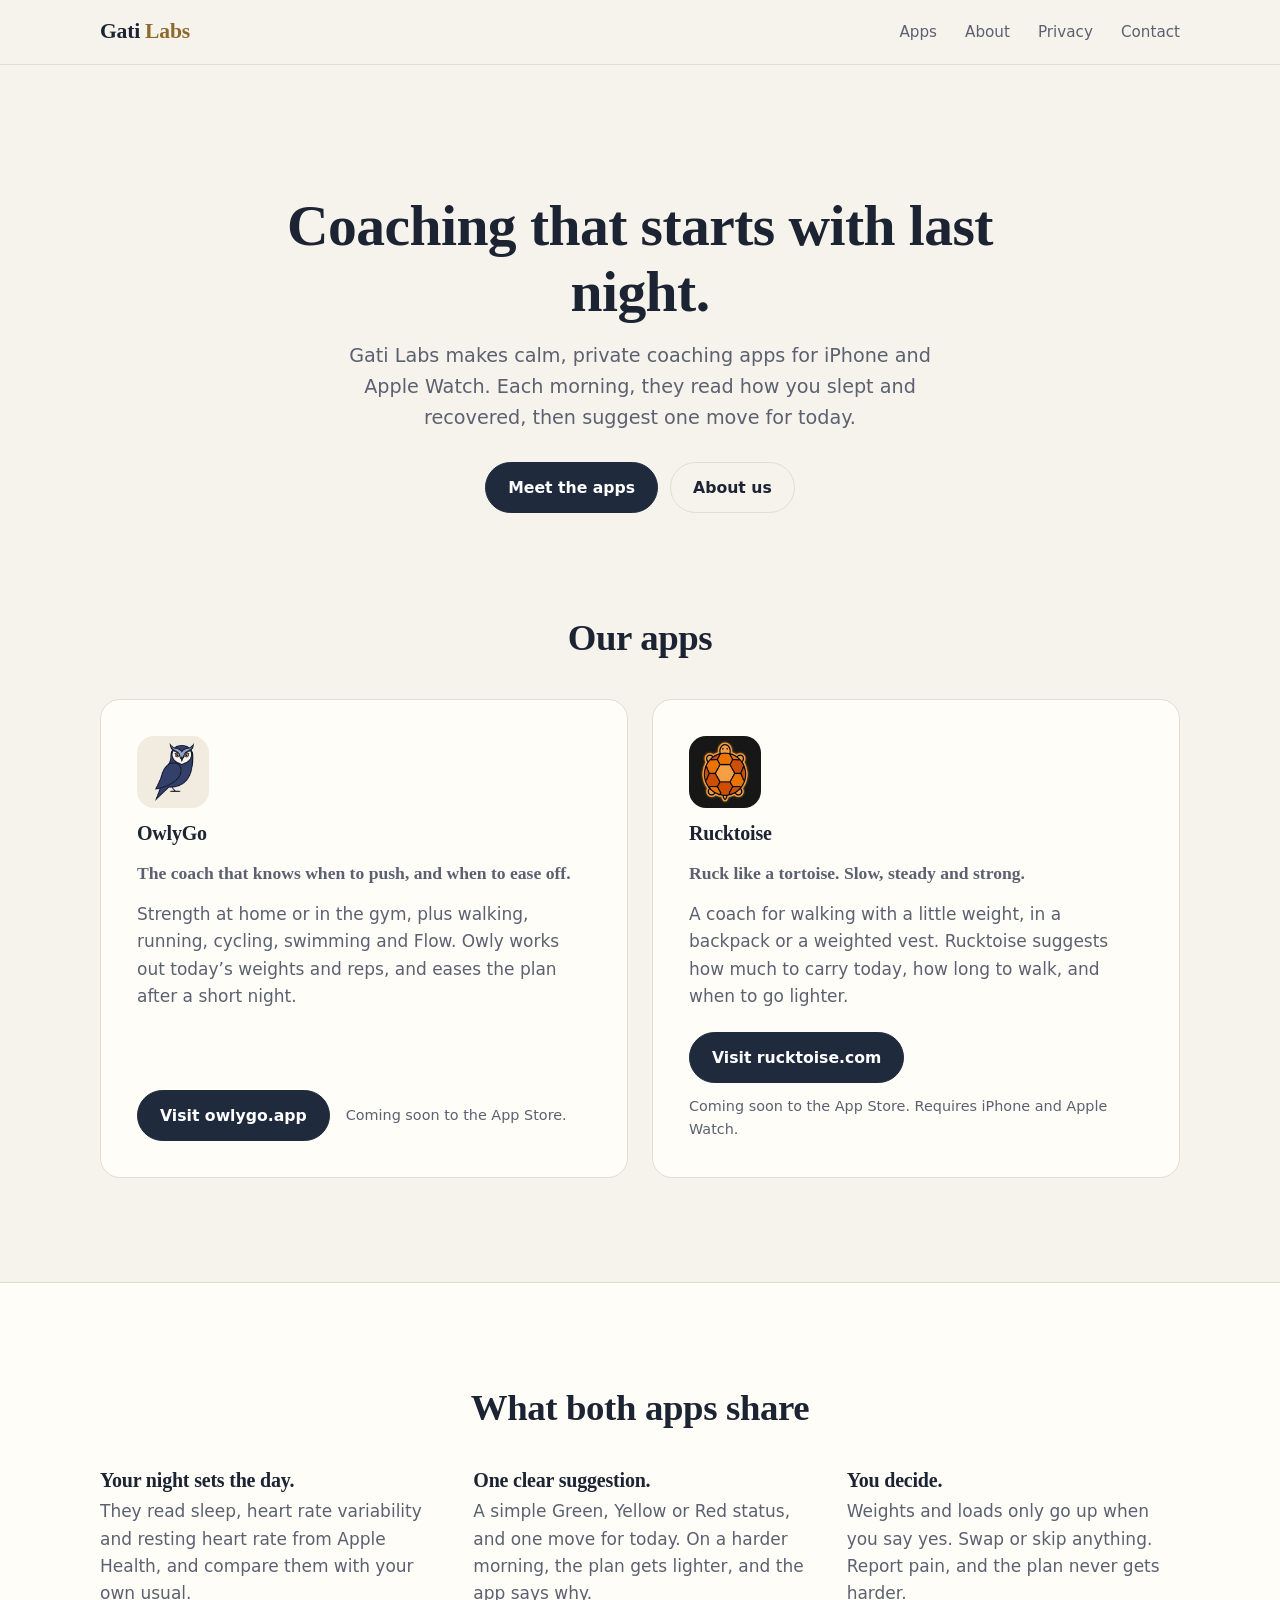
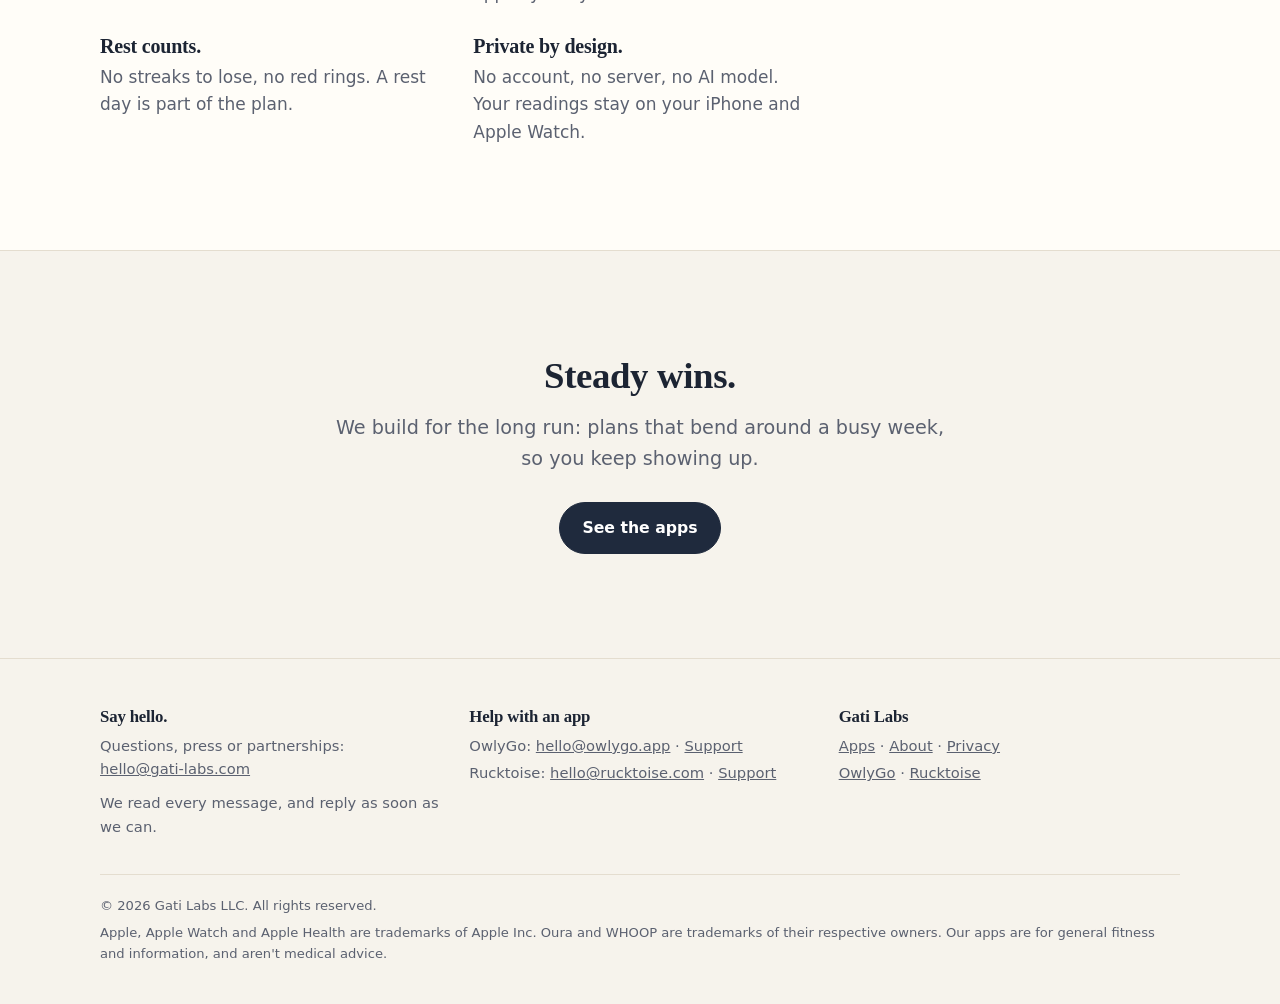
==== index.html @ 876c9e33 "Add the Gati Labs website: home, apps, about and privacy Plain HTML and one stylesheet, no cookies, " ====
<!doctype html>
<html lang="en">
<head>
<meta charset="utf-8">
<meta name="viewport" content="width=device-width, initial-scale=1">
<title>Gati Labs: calm coaching apps for iPhone and Apple Watch</title>
<meta name="description" content="Gati Labs makes OwlyGo and Rucktoise, private coaching apps that read last night's recovery and suggest one move for today.">
<meta property="og:title" content="Gati Labs: calm coaching apps for iPhone and Apple Watch">
<meta property="og:description" content="Gati Labs makes OwlyGo and Rucktoise, private coaching apps that read last night's recovery and suggest one move for today.">
<meta name="color-scheme" content="light dark">
<link rel="icon" href="assets/favicon.svg" type="image/svg+xml">
<link rel="stylesheet" href="style.css">
</head>
<body>
<header>
  <div class="wrap">
    <a class="wordmark" href="./">Gati <span>Labs</span></a>
    <nav aria-label="Main"><a href="apps.html">Apps</a><a href="about.html">About</a><a href="privacy.html">Privacy</a><a href="#contact">Contact</a></nav>
  </div>
</header>
<main>
<section class="hero center">
  <div class="wrap stack">
    <h1>Coaching that starts with last night.</h1>
    <p class="lede">Gati Labs makes calm, private coaching apps for iPhone and Apple Watch. Each morning, they read how you slept and recovered, then suggest one move for today.</p>
    <div class="buttons"><a class="btn primary" href="apps.html">Meet the apps</a><a class="btn quiet" href="about.html">About us</a></div>
  </div>
</section>
<section style="padding-top:0">
  <div class="wrap">
    <h2 class="center">Our apps</h2>
    <div class="apps">
<article class="app">
  <img src="assets/owlygo.png" alt="OwlyGo app icon" width="72" height="72">
  <h3>OwlyGo</h3>
  <p class="tag">The coach that knows when to push, and when to ease off.</p>
  <p>Strength at home or in the gym, plus walking, running, cycling, swimming and Flow. Owly works out today’s weights and reps, and eases the plan after a short night.</p>
  <div class="more"><a class="btn primary" href="https://owlygo.app">Visit owlygo.app</a><span class="note">Coming soon to the App Store.</span></div>
</article>
<article class="app">
  <img src="assets/rucktoise.png" alt="Rucktoise app icon" width="72" height="72">
  <h3>Rucktoise</h3>
  <p class="tag">Ruck like a tortoise. Slow, steady and strong.</p>
  <p>A coach for walking with a little weight, in a backpack or a weighted vest. Rucktoise suggests how much to carry today, how long to walk, and when to go lighter.</p>
  <div class="more"><a class="btn primary" href="https://rucktoise.com">Visit rucktoise.com</a><span class="note">Coming soon to the App Store. Requires iPhone and Apple Watch.</span></div>
</article>
    </div>
  </div>
</section>
<section class="band">
  <div class="wrap">
    <h2 class="center">What both apps share</h2>
    <div class="grid">
      <div><h3>Your night sets the day.</h3><p>They read sleep, heart rate variability and resting heart rate from Apple Health, and compare them with your own usual.</p></div>
      <div><h3>One clear suggestion.</h3><p>A simple Green, Yellow or Red status, and one move for today. On a harder morning, the plan gets lighter, and the app says why.</p></div>
      <div><h3>You decide.</h3><p>Weights and loads only go up when you say yes. Swap or skip anything. Report pain, and the plan never gets harder.</p></div>
      <div><h3>Rest counts.</h3><p>No streaks to lose, no red rings. A rest day is part of the plan.</p></div>
      <div><h3>Private by design.</h3><p>No account, no server, no AI model. Your readings stay on your iPhone and Apple Watch.</p></div>
    </div>
  </div>
</section>
<section class="center">
  <div class="wrap stack">
    <h2>Steady wins.</h2>
    <p class="lede">We build for the long run: plans that bend around a busy week, so you keep showing up.</p>
    <div class="buttons"><a class="btn primary" href="apps.html">See the apps</a></div>
  </div>
</section>
</main>
<footer id="contact">
  <div class="wrap">
    <div class="cols">
      <div>
        <h3>Say hello.</h3>
        <p>Questions, press or partnerships:<br><a href="mailto:hello@gati-labs.com">hello@gati-labs.com</a></p>
        <p style="margin-top:10px">We read every message, and reply as soon as we can.</p>
      </div>
      <div>
        <h3>Help with an app</h3>
        <ul>
          <li>OwlyGo: <a href="mailto:hello@owlygo.app">hello@owlygo.app</a> · <a href="https://owlygo.app/support.html">Support</a></li>
          <li>Rucktoise: <a href="mailto:hello@rucktoise.com">hello@rucktoise.com</a> · <a href="https://rucktoise.com/support.html">Support</a></li>
        </ul>
      </div>
      <div>
        <h3>Gati Labs</h3>
        <ul>
          <li><a href="apps.html">Apps</a> · <a href="about.html">About</a> · <a href="privacy.html">Privacy</a></li>
          <li><a href="https://owlygo.app">OwlyGo</a> · <a href="https://rucktoise.com">Rucktoise</a></li>
        </ul>
      </div>
    </div>
    <div class="legal">
      <p>© 2026 Gati Labs LLC. All rights reserved.</p>
      <p>Apple, Apple Watch and Apple Health are trademarks of Apple Inc. Oura and WHOOP are trademarks of their respective owners. Our apps are for general fitness and information, and aren't medical advice.</p>
    </div>
  </div>
</footer>
</body>
</html>
---- style.css ----
:root {
  --bg: #F6F3EC;
  --card: #FFFDF8;
  --ink: #1C2433;
  --muted: #5B6170;
  --accent: #1F2A3D;
  --accent-ink: #FFFFFF;
  --gold: #8C6A2C;
  --line: #E4DDCF;
  --radius: 20px;
  --serif: "Iowan Old Style", "Palatino Linotype", Palatino, Georgia, serif;
  --sans: -apple-system, BlinkMacSystemFont, "Segoe UI", system-ui, sans-serif;
}
@media (prefers-color-scheme: dark) {
  :root {
    --bg: #12161F;
    --card: #1A202C;
    --ink: #ECE8DF;
    --muted: #A4A9B5;
    --accent: #D9C08A;
    --accent-ink: #12161F;
    --gold: #D9C08A;
    --line: #2A3140;
  }
}
* { box-sizing: border-box; }
html { scroll-behavior: smooth; }
body { margin: 0; background: var(--bg); color: var(--ink); font: 400 17px/1.6 var(--sans); -webkit-font-smoothing: antialiased; }
a { color: inherit; }
img { display: block; max-width: 100%; }
h1, h2, h3 { font-family: var(--serif); font-weight: 600; line-height: 1.15; letter-spacing: -0.01em; margin: 0; }
h1 { font-size: clamp(2.2rem, 6vw, 3.6rem); }
h2 { font-size: clamp(1.6rem, 3.6vw, 2.3rem); }
h3 { font-size: 1.25rem; }
p { margin: 0; }
.wrap { width: min(1080px, 100% - 32px); margin-inline: auto; }
section { padding: clamp(56px, 9vw, 104px) 0; }
.lede { font-size: clamp(1.05rem, 1.8vw, 1.2rem); color: var(--muted); max-width: 620px; }
.center { text-align: center; }
.center .lede { margin-inline: auto; }
.stack > * + * { margin-top: 16px; }

/* Header */
header { border-bottom: 1px solid var(--line); }
header .wrap { display: flex; align-items: center; justify-content: space-between; gap: 16px; min-height: 64px; flex-wrap: wrap; padding: 10px 0; }
.wordmark { font: 600 1.35rem/1 var(--serif); text-decoration: none; letter-spacing: -0.01em; }
.wordmark span { color: var(--gold); }
header nav { display: flex; gap: clamp(14px, 3vw, 28px); font-size: .95rem; }
header nav a { text-decoration: none; color: var(--muted); }
header nav a:hover, header nav a[aria-current="page"] { color: var(--ink); }

/* Buttons */
.buttons { display: flex; gap: 12px; flex-wrap: wrap; margin-top: 28px; }
.center .buttons { justify-content: center; }
.btn { display: inline-block; padding: 12px 22px; border-radius: 999px; font-weight: 600; font-size: .98rem; text-decoration: none; border: 1px solid var(--accent); }
.btn.primary { background: var(--accent); color: var(--accent-ink); }
.btn.quiet { color: var(--ink); border-color: var(--line); }
.btn:hover { opacity: .9; }

/* Hero */
.hero { padding-top: clamp(64px, 11vw, 128px); }
.hero h1 { max-width: 760px; margin-inline: auto; }

/* Apps */
.apps { display: grid; grid-template-columns: repeat(auto-fit, minmax(300px, 1fr)); gap: 24px; margin-top: 40px; }
.app { background: var(--card); border: 1px solid var(--line); border-radius: var(--radius); padding: clamp(24px, 4vw, 36px); display: flex; flex-direction: column; gap: 14px; }
.app img { width: 72px; height: 72px; border-radius: 17px; }
.app .tag { font-family: var(--serif); font-size: 1.1rem; font-weight: 600; }
.app p { color: var(--muted); }
.app ul { margin: 0; padding-left: 1.1em; color: var(--muted); }
.app li + li { margin-top: 8px; }
.app li strong { color: var(--ink); }
.app .more { margin-top: auto; padding-top: 8px; display: flex; flex-wrap: wrap; align-items: center; gap: 12px 16px; }
.note { font-size: .9rem; color: var(--muted); }

/* Principles */
.grid { display: grid; grid-template-columns: repeat(auto-fit, minmax(280px, 1fr)); gap: 28px 40px; margin-top: 40px; }
.grid h3 { margin-bottom: 6px; }
.grid p { color: var(--muted); }
.band { background: var(--card); border-block: 1px solid var(--line); }

/* Prose pages */
.prose { max-width: 680px; }
.prose h2 { margin-top: 48px; margin-bottom: 12px; font-size: 1.6rem; }
.prose p + p { margin-top: 14px; }
.prose ul { padding-left: 1.2em; }
.prose li + li { margin-top: 8px; }
.prose p, .prose li { color: var(--muted); }
.prose strong { color: var(--ink); }

/* Footer */
footer { border-top: 1px solid var(--line); padding: 48px 0 40px; font-size: .92rem; color: var(--muted); }
footer .cols { display: grid; grid-template-columns: repeat(auto-fit, minmax(220px, 1fr)); gap: 28px; }
footer h3 { font-size: 1.05rem; color: var(--ink); margin-bottom: 8px; }
footer ul { list-style: none; margin: 0; padding: 0; }
footer li + li { margin-top: 4px; }
footer .legal { margin-top: 36px; padding-top: 20px; border-top: 1px solid var(--line); font-size: .82rem; }
footer .legal p + p { margin-top: 6px; }
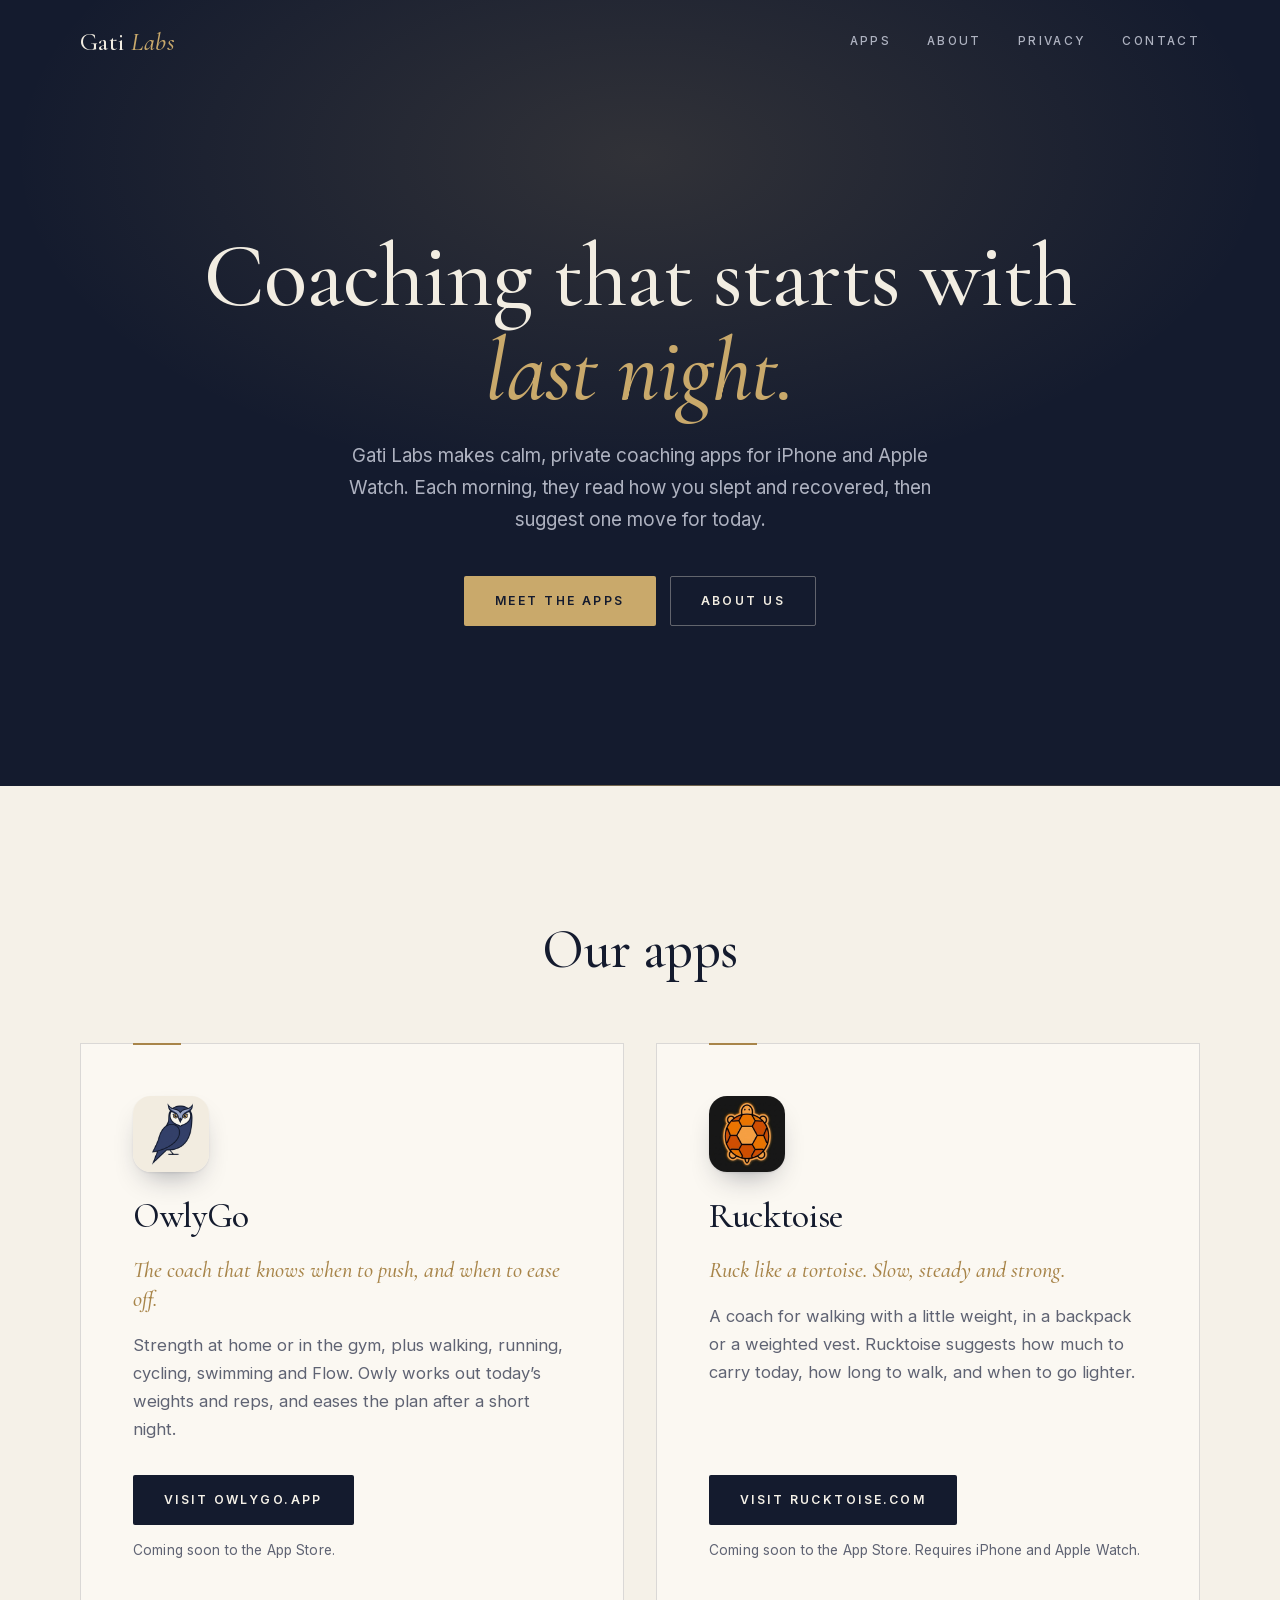
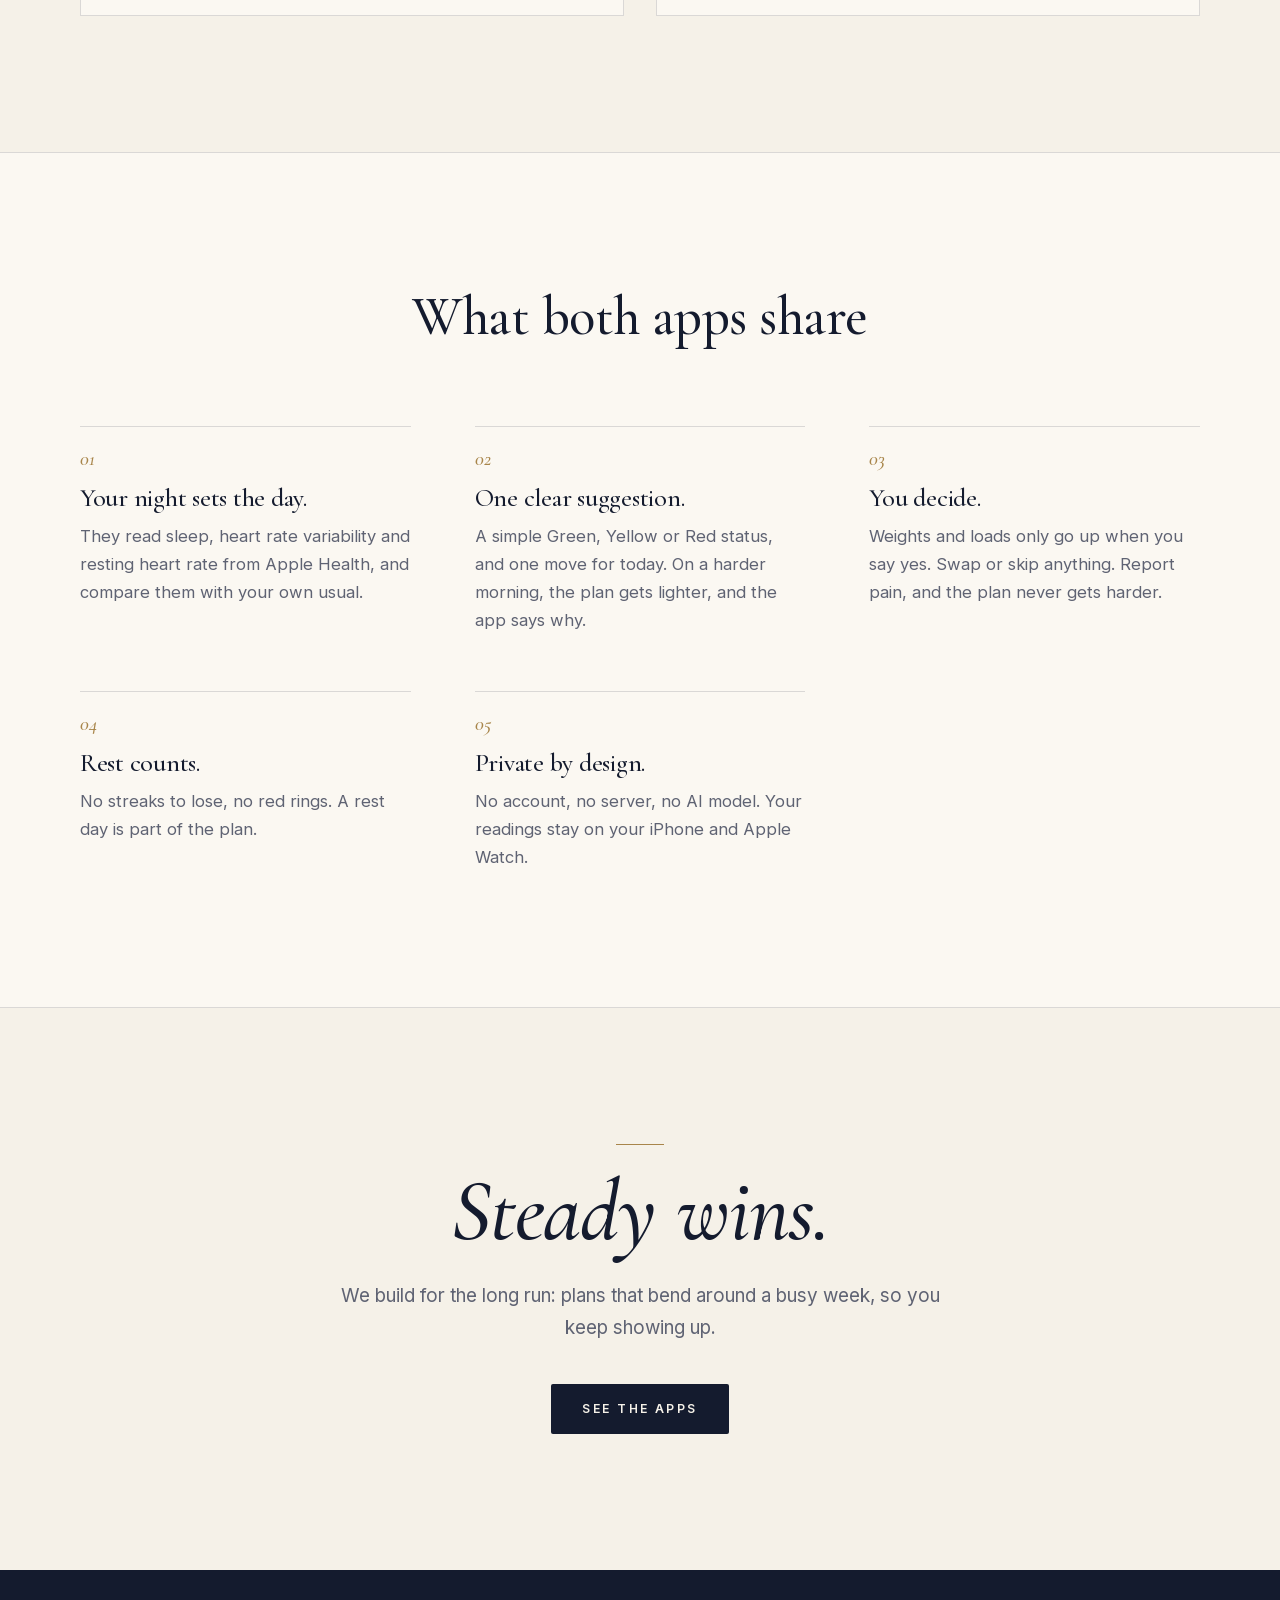
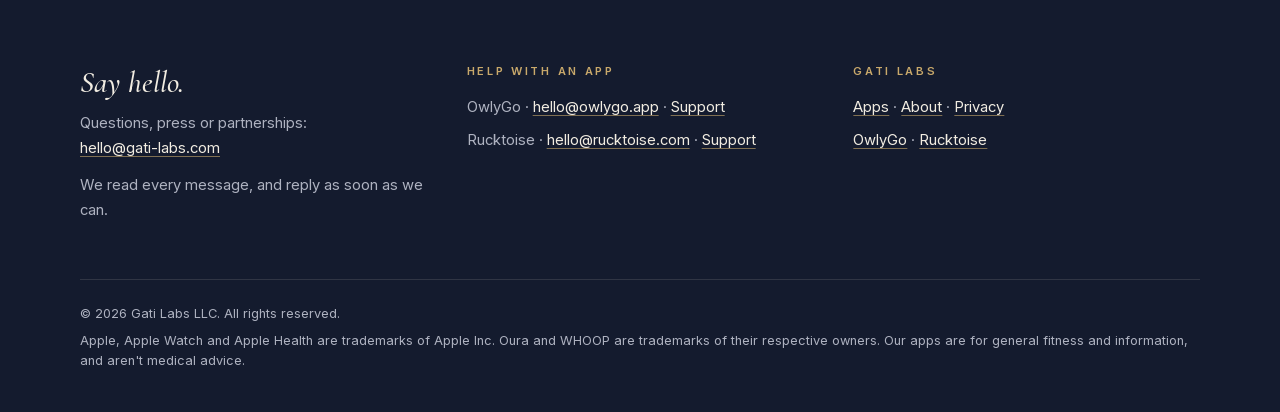
==== commit 3df4ced1: "Give the site a premium polish: midnight and gold, refined type Dark midnight hero with a soft gold " ====
--- a/index.html
+++ b/index.html
@@ -7,8 +7,10 @@
 <meta name="description" content="Gati Labs makes OwlyGo and Rucktoise, private coaching apps that read last night's recovery and suggest one move for today.">
 <meta property="og:title" content="Gati Labs: calm coaching apps for iPhone and Apple Watch">
 <meta property="og:description" content="Gati Labs makes OwlyGo and Rucktoise, private coaching apps that read last night's recovery and suggest one move for today.">
-<meta name="color-scheme" content="light dark">
+<meta name="theme-color" content="#141B2E">
 <link rel="icon" href="assets/favicon.svg" type="image/svg+xml">
+<link rel="preload" href="assets/fonts/CormorantGaramond.woff2" as="font" type="font/woff2" crossorigin>
+<link rel="preload" href="assets/fonts/Inter.woff2" as="font" type="font/woff2" crossorigin>
 <link rel="stylesheet" href="style.css">
 </head>
 <body>
@@ -21,35 +23,35 @@
 <main>
 <section class="hero center">
   <div class="wrap stack">
-    <h1>Coaching that starts with last night.</h1>
+    <h1>Coaching that starts with <em>last night.</em></h1>
     <p class="lede">Gati Labs makes calm, private coaching apps for iPhone and Apple Watch. Each morning, they read how you slept and recovered, then suggest one move for today.</p>
-    <div class="buttons"><a class="btn primary" href="apps.html">Meet the apps</a><a class="btn quiet" href="about.html">About us</a></div>
+    <div class="buttons"><a class="btn gold" href="apps.html">Meet the apps</a><a class="btn line" href="about.html">About us</a></div>
   </div>
 </section>
-<section style="padding-top:0">
+<section>
   <div class="wrap">
-    <h2 class="center">Our apps</h2>
+    <div class="center stack"><h2>Our apps</h2></div>
     <div class="apps">
 <article class="app">
-  <img src="assets/owlygo.png" alt="OwlyGo app icon" width="72" height="72">
+  <img src="assets/owlygo.png" alt="OwlyGo app icon" width="76" height="76">
   <h3>OwlyGo</h3>
   <p class="tag">The coach that knows when to push, and when to ease off.</p>
   <p>Strength at home or in the gym, plus walking, running, cycling, swimming and Flow. Owly works out today’s weights and reps, and eases the plan after a short night.</p>
-  <div class="more"><a class="btn primary" href="https://owlygo.app">Visit owlygo.app</a><span class="note">Coming soon to the App Store.</span></div>
+  <div class="more"><a class="btn ink" href="https://owlygo.app">Visit owlygo.app</a><span class="note">Coming soon to the App Store.</span></div>
 </article>
 <article class="app">
-  <img src="assets/rucktoise.png" alt="Rucktoise app icon" width="72" height="72">
+  <img src="assets/rucktoise.png" alt="Rucktoise app icon" width="76" height="76">
   <h3>Rucktoise</h3>
   <p class="tag">Ruck like a tortoise. Slow, steady and strong.</p>
   <p>A coach for walking with a little weight, in a backpack or a weighted vest. Rucktoise suggests how much to carry today, how long to walk, and when to go lighter.</p>
-  <div class="more"><a class="btn primary" href="https://rucktoise.com">Visit rucktoise.com</a><span class="note">Coming soon to the App Store. Requires iPhone and Apple Watch.</span></div>
+  <div class="more"><a class="btn ink" href="https://rucktoise.com">Visit rucktoise.com</a><span class="note">Coming soon to the App Store. Requires iPhone and Apple Watch.</span></div>
 </article>
     </div>
   </div>
 </section>
-<section class="band">
+<section class="principles">
   <div class="wrap">
-    <h2 class="center">What both apps share</h2>
+    <div class="center"><h2>What both apps share</h2></div>
     <div class="grid">
       <div><h3>Your night sets the day.</h3><p>They read sleep, heart rate variability and resting heart rate from Apple Health, and compare them with your own usual.</p></div>
       <div><h3>One clear suggestion.</h3><p>A simple Green, Yellow or Red status, and one move for today. On a harder morning, the plan gets lighter, and the app says why.</p></div>
@@ -59,27 +61,28 @@
     </div>
   </div>
 </section>
-<section class="center">
+<section class="closing center">
   <div class="wrap stack">
+    <hr class="rule">
     <h2>Steady wins.</h2>
     <p class="lede">We build for the long run: plans that bend around a busy week, so you keep showing up.</p>
-    <div class="buttons"><a class="btn primary" href="apps.html">See the apps</a></div>
+    <div class="buttons"><a class="btn ink" href="apps.html">See the apps</a></div>
   </div>
 </section>
 </main>
 <footer id="contact">
   <div class="wrap">
-    <div class="cols">
+    <div class="top">
       <div>
-        <h3>Say hello.</h3>
+        <p class="say">Say hello.</p>
         <p>Questions, press or partnerships:<br><a href="mailto:hello@gati-labs.com">hello@gati-labs.com</a></p>
-        <p style="margin-top:10px">We read every message, and reply as soon as we can.</p>
+        <p style="margin-top:12px">We read every message, and reply as soon as we can.</p>
       </div>
       <div>
         <h3>Help with an app</h3>
         <ul>
-          <li>OwlyGo: <a href="mailto:hello@owlygo.app">hello@owlygo.app</a> · <a href="https://owlygo.app/support.html">Support</a></li>
-          <li>Rucktoise: <a href="mailto:hello@rucktoise.com">hello@rucktoise.com</a> · <a href="https://rucktoise.com/support.html">Support</a></li>
+          <li>OwlyGo · <a href="mailto:hello@owlygo.app">hello@owlygo.app</a> · <a href="https://owlygo.app/support.html">Support</a></li>
+          <li>Rucktoise · <a href="mailto:hello@rucktoise.com">hello@rucktoise.com</a> · <a href="https://rucktoise.com/support.html">Support</a></li>
         </ul>
       </div>
       <div>
--- a/style.css
+++ b/style.css
@@ -1,98 +1,140 @@
+@font-face { font-family: "Cormorant"; src: url("assets/fonts/CormorantGaramond.woff2") format("woff2"); font-weight: 500 600; font-style: normal; font-display: swap; }
+@font-face { font-family: "Cormorant"; src: url("assets/fonts/CormorantGaramond-Italic.woff2") format("woff2"); font-weight: 500; font-style: italic; font-display: swap; }
+@font-face { font-family: "Inter"; src: url("assets/fonts/Inter.woff2") format("woff2"); font-weight: 400 600; font-style: normal; font-display: swap; }
+
 :root {
-  --bg: #F6F3EC;
-  --card: #FFFDF8;
-  --ink: #1C2433;
-  --muted: #5B6170;
-  --accent: #1F2A3D;
-  --accent-ink: #FFFFFF;
-  --gold: #8C6A2C;
-  --line: #E4DDCF;
-  --radius: 20px;
-  --serif: "Iowan Old Style", "Palatino Linotype", Palatino, Georgia, serif;
-  --sans: -apple-system, BlinkMacSystemFont, "Segoe UI", system-ui, sans-serif;
+  --paper: #F5F1E8;
+  --panel: #FBF8F2;
+  --ink: #141B2E;
+  --muted: #5F6373;
+  --gold: #A8854A;
+  --gold-soft: #C9A96B;
+  --hair: rgba(20, 27, 46, .14);
+  --night: #141B2E;
+  --night-2: #1C2540;
+  --on-night: #F2EDE2;
+  --on-night-muted: #AEB2C0;
+  --serif: "Cormorant", "Cormorant Garamond", Georgia, serif;
+  --sans: "Inter", -apple-system, BlinkMacSystemFont, "Segoe UI", system-ui, sans-serif;
 }
 @media (prefers-color-scheme: dark) {
   :root {
-    --bg: #12161F;
-    --card: #1A202C;
-    --ink: #ECE8DF;
-    --muted: #A4A9B5;
-    --accent: #D9C08A;
-    --accent-ink: #12161F;
-    --gold: #D9C08A;
-    --line: #2A3140;
+    --paper: #10141F;
+    --panel: #161C2B;
+    --ink: #EEE8DC;
+    --muted: #A3A8B6;
+    --gold: #C9A96B;
+    --hair: rgba(238, 232, 220, .14);
+    --night: #0B0F18;
+    --night-2: #141B2E;
   }
 }
+
 * { box-sizing: border-box; }
 html { scroll-behavior: smooth; }
-body { margin: 0; background: var(--bg); color: var(--ink); font: 400 17px/1.6 var(--sans); -webkit-font-smoothing: antialiased; }
-a { color: inherit; }
+body { margin: 0; background: var(--paper); color: var(--ink); font: 400 16.5px/1.7 var(--sans); -webkit-font-smoothing: antialiased; text-rendering: optimizeLegibility; }
+a { color: inherit; text-decoration-color: var(--gold); text-underline-offset: 3px; }
 img { display: block; max-width: 100%; }
-h1, h2, h3 { font-family: var(--serif); font-weight: 600; line-height: 1.15; letter-spacing: -0.01em; margin: 0; }
-h1 { font-size: clamp(2.2rem, 6vw, 3.6rem); }
-h2 { font-size: clamp(1.6rem, 3.6vw, 2.3rem); }
-h3 { font-size: 1.25rem; }
 p { margin: 0; }
-.wrap { width: min(1080px, 100% - 32px); margin-inline: auto; }
-section { padding: clamp(56px, 9vw, 104px) 0; }
-.lede { font-size: clamp(1.05rem, 1.8vw, 1.2rem); color: var(--muted); max-width: 620px; }
+h1, h2, h3 { font-family: var(--serif); font-weight: 500; line-height: 1.05; letter-spacing: -0.01em; margin: 0; }
+h1 { font-size: clamp(2.9rem, 8vw, 5.6rem); }
+h2 { font-size: clamp(2.2rem, 5vw, 3.4rem); }
+h3 { font-size: 1.6rem; line-height: 1.15; }
+em { font-style: italic; }
+.wrap { width: min(1120px, 100% - 32px); margin-inline: auto; }
+section { padding: clamp(72px, 11vw, 136px) 0; }
 .center { text-align: center; }
+.lede { font-size: clamp(1.05rem, 1.7vw, 1.18rem); color: var(--muted); max-width: 600px; font-weight: 400; }
 .center .lede { margin-inline: auto; }
-.stack > * + * { margin-top: 16px; }
+.stack > * + * { margin-top: 22px; }
+
+/* Small caps label with a gold rule */
+.label { display: inline-flex; align-items: center; gap: 14px; font: 600 .72rem/1 var(--sans); letter-spacing: .24em; text-transform: uppercase; color: var(--gold); }
+.label::before, .center .label::after { content: ""; width: 32px; height: 1px; background: currentColor; opacity: .7; }
+.rule { width: 48px; height: 1px; background: var(--gold); border: 0; margin: 0; }
+.center .rule { margin-inline: auto; }
 
 /* Header */
-header { border-bottom: 1px solid var(--line); }
-header .wrap { display: flex; align-items: center; justify-content: space-between; gap: 16px; min-height: 64px; flex-wrap: wrap; padding: 10px 0; }
-.wordmark { font: 600 1.35rem/1 var(--serif); text-decoration: none; letter-spacing: -0.01em; }
-.wordmark span { color: var(--gold); }
-header nav { display: flex; gap: clamp(14px, 3vw, 28px); font-size: .95rem; }
-header nav a { text-decoration: none; color: var(--muted); }
-header nav a:hover, header nav a[aria-current="page"] { color: var(--ink); }
+header { position: absolute; inset: 0 0 auto; z-index: 5; color: var(--on-night); }
+header .wrap { display: flex; align-items: center; justify-content: space-between; gap: 12px 20px; flex-wrap: wrap; min-height: 84px; padding: 14px 0; }
+.wordmark { font: 500 1.55rem/1 var(--serif); letter-spacing: .02em; text-decoration: none; }
+.wordmark span { color: var(--gold-soft); font-style: italic; }
+header nav { display: flex; gap: clamp(16px, 3.4vw, 36px); }
+header nav a { font: 500 .74rem/1 var(--sans); letter-spacing: .2em; text-transform: uppercase; text-decoration: none; color: var(--on-night-muted); padding: 6px 0; border-bottom: 1px solid transparent; transition: color .2s, border-color .2s; }
+header nav a:hover, header nav a[aria-current="page"] { color: var(--on-night); border-bottom-color: var(--gold-soft); }
+
+/* Dark hero */
+.hero { position: relative; background: var(--night); color: var(--on-night); padding: clamp(160px, 22vw, 230px) 0 clamp(96px, 13vw, 160px); overflow: hidden; }
+.hero::before { content: ""; position: absolute; inset: -40% -20% auto; height: 120%; background: radial-gradient(closest-side, rgba(201,169,107,.16), transparent 70%); pointer-events: none; }
+.hero::after { content: ""; position: absolute; left: 0; right: 0; bottom: 0; height: 1px; background: linear-gradient(90deg, transparent, rgba(201,169,107,.55), transparent); }
+.hero .wrap { position: relative; }
+.hero h1 { max-width: 900px; }
+.hero.center h1 { margin-inline: auto; }
+.hero h1 em { color: var(--gold-soft); }
+.hero .lede { color: var(--on-night-muted); }
+.hero .label { color: var(--gold-soft); }
 
 /* Buttons */
-.buttons { display: flex; gap: 12px; flex-wrap: wrap; margin-top: 28px; }
+.buttons { display: flex; gap: 14px; flex-wrap: wrap; margin-top: 40px; }
 .center .buttons { justify-content: center; }
-.btn { display: inline-block; padding: 12px 22px; border-radius: 999px; font-weight: 600; font-size: .98rem; text-decoration: none; border: 1px solid var(--accent); }
-.btn.primary { background: var(--accent); color: var(--accent-ink); }
-.btn.quiet { color: var(--ink); border-color: var(--line); }
-.btn:hover { opacity: .9; }
-
-/* Hero */
-.hero { padding-top: clamp(64px, 11vw, 128px); }
-.hero h1 { max-width: 760px; margin-inline: auto; }
+.btn { display: inline-flex; align-items: center; justify-content: center; min-height: 50px; padding: 0 30px; font: 600 .76rem/1 var(--sans); letter-spacing: .2em; text-transform: uppercase; text-decoration: none; border: 1px solid transparent; border-radius: 2px; transition: background .2s, color .2s, border-color .2s; }
+.btn.gold { background: var(--gold-soft); color: #141B2E; }
+.btn.gold:hover { background: #D6BA80; }
+.btn.line { border-color: rgba(242,237,226,.35); color: var(--on-night); }
+.btn.line:hover { border-color: var(--gold-soft); }
+.btn.ink { background: var(--ink); color: var(--paper); }
+.btn.ink:hover { background: var(--gold); color: #141B2E; }
 
 /* Apps */
-.apps { display: grid; grid-template-columns: repeat(auto-fit, minmax(300px, 1fr)); gap: 24px; margin-top: 40px; }
-.app { background: var(--card); border: 1px solid var(--line); border-radius: var(--radius); padding: clamp(24px, 4vw, 36px); display: flex; flex-direction: column; gap: 14px; }
-.app img { width: 72px; height: 72px; border-radius: 17px; }
-.app .tag { font-family: var(--serif); font-size: 1.1rem; font-weight: 600; }
+.apps { display: grid; grid-template-columns: repeat(auto-fit, minmax(min(100%, 420px), 1fr)); gap: clamp(20px, 3vw, 32px); margin-top: clamp(40px, 6vw, 64px); }
+.app { position: relative; background: var(--panel); border: 1px solid var(--hair); padding: clamp(28px, 4.5vw, 52px); display: flex; flex-direction: column; gap: 18px; }
+.app::before { content: ""; position: absolute; top: -1px; left: clamp(28px, 4.5vw, 52px); width: 48px; height: 2px; background: var(--gold); }
+.app img { width: 76px; height: 76px; border-radius: 18px; box-shadow: 0 1px 2px rgba(20,27,46,.08), 0 14px 30px -14px rgba(20,27,46,.45); }
+.app h3 { font-size: 2.2rem; margin-top: 6px; }
+.app .tag { font: italic 500 1.4rem/1.3 var(--serif); color: var(--gold); }
 .app p { color: var(--muted); }
-.app ul { margin: 0; padding-left: 1.1em; color: var(--muted); }
-.app li + li { margin-top: 8px; }
-.app li strong { color: var(--ink); }
-.app .more { margin-top: auto; padding-top: 8px; display: flex; flex-wrap: wrap; align-items: center; gap: 12px 16px; }
-.note { font-size: .9rem; color: var(--muted); }
+.app ul { list-style: none; margin: 4px 0 0; padding: 0; border-top: 1px solid var(--hair); }
+.app li { padding: 14px 0; border-bottom: 1px solid var(--hair); color: var(--muted); }
+.app li strong { color: var(--ink); font-weight: 600; }
+.app .more { margin-top: auto; padding-top: 14px; display: flex; flex-direction: column; align-items: flex-start; gap: 14px; }
+.note { font-size: .86rem; color: var(--muted); letter-spacing: .01em; }
 
 /* Principles */
-.grid { display: grid; grid-template-columns: repeat(auto-fit, minmax(280px, 1fr)); gap: 28px 40px; margin-top: 40px; }
-.grid h3 { margin-bottom: 6px; }
+.principles { background: var(--panel); border-block: 1px solid var(--hair); }
+.grid { display: grid; grid-template-columns: repeat(auto-fit, minmax(min(100%, 300px), 1fr)); gap: clamp(36px, 5vw, 56px) clamp(32px, 5vw, 64px); margin-top: clamp(48px, 7vw, 80px); counter-reset: p; }
+.grid > div { counter-increment: p; border-top: 1px solid var(--hair); padding-top: 22px; }
+.grid > div::before { content: counter(p, decimal-leading-zero); display: block; font: italic 500 1.25rem/1 var(--serif); color: var(--gold); margin-bottom: 14px; }
+.grid h3 { margin-bottom: 10px; }
 .grid p { color: var(--muted); }
-.band { background: var(--card); border-block: 1px solid var(--line); }
+
+/* Closing */
+.closing h2 { font-size: clamp(3rem, 8vw, 5.4rem); font-style: italic; }
 
 /* Prose pages */
-.prose { max-width: 680px; }
-.prose h2 { margin-top: 48px; margin-bottom: 12px; font-size: 1.6rem; }
-.prose p + p { margin-top: 14px; }
-.prose ul { padding-left: 1.2em; }
-.prose li + li { margin-top: 8px; }
+.prose { max-width: 700px; }
+.page { padding-top: clamp(48px, 7vw, 88px); }
+.prose h2 { font-size: clamp(1.9rem, 3.6vw, 2.5rem); margin: 64px 0 18px; display: flex; align-items: center; gap: 18px; }
+.prose h2::before { content: ""; width: 32px; height: 1px; background: var(--gold); flex: none; }
+.prose p + p { margin-top: 16px; }
+.prose ul { list-style: none; padding: 0; margin: 0; }
+.prose li { padding: 14px 0; border-bottom: 1px solid var(--hair); }
+.prose li:first-child { border-top: 1px solid var(--hair); }
 .prose p, .prose li { color: var(--muted); }
-.prose strong { color: var(--ink); }
+.prose strong { color: var(--ink); font-weight: 600; }
+.prose .big { font: 500 clamp(1.5rem, 3vw, 2rem)/1.35 var(--serif); color: var(--ink); }
+.prose .big em { color: var(--gold); }
 
 /* Footer */
-footer { border-top: 1px solid var(--line); padding: 48px 0 40px; font-size: .92rem; color: var(--muted); }
-footer .cols { display: grid; grid-template-columns: repeat(auto-fit, minmax(220px, 1fr)); gap: 28px; }
-footer h3 { font-size: 1.05rem; color: var(--ink); margin-bottom: 8px; }
+footer { background: var(--night); color: var(--on-night-muted); padding: clamp(64px, 9vw, 96px) 0 40px; font-size: .92rem; }
+footer .top { display: grid; grid-template-columns: repeat(auto-fit, minmax(min(100%, 240px), 1fr)); gap: 40px; }
+footer .wordmark { color: var(--on-night); display: inline-block; margin-bottom: 18px; }
+footer h3 { font: 600 .7rem/1 var(--sans); letter-spacing: .24em; text-transform: uppercase; color: var(--gold-soft); margin-bottom: 18px; }
+footer .say { font: italic 500 1.9rem/1.1 var(--serif); color: var(--on-night); margin-bottom: 12px; }
 footer ul { list-style: none; margin: 0; padding: 0; }
-footer li + li { margin-top: 4px; }
-footer .legal { margin-top: 36px; padding-top: 20px; border-top: 1px solid var(--line); font-size: .82rem; }
+footer li + li { margin-top: 8px; }
+footer a { color: var(--on-night); text-decoration-color: rgba(201,169,107,.6); }
+footer a:hover { color: var(--gold-soft); }
+footer .legal { margin-top: 56px; padding-top: 24px; border-top: 1px solid rgba(242,237,226,.12); font-size: .8rem; line-height: 1.6; }
 footer .legal p + p { margin-top: 6px; }
+
+@media (prefers-reduced-motion: reduce) { * { transition: none !important; } html { scroll-behavior: auto; } }
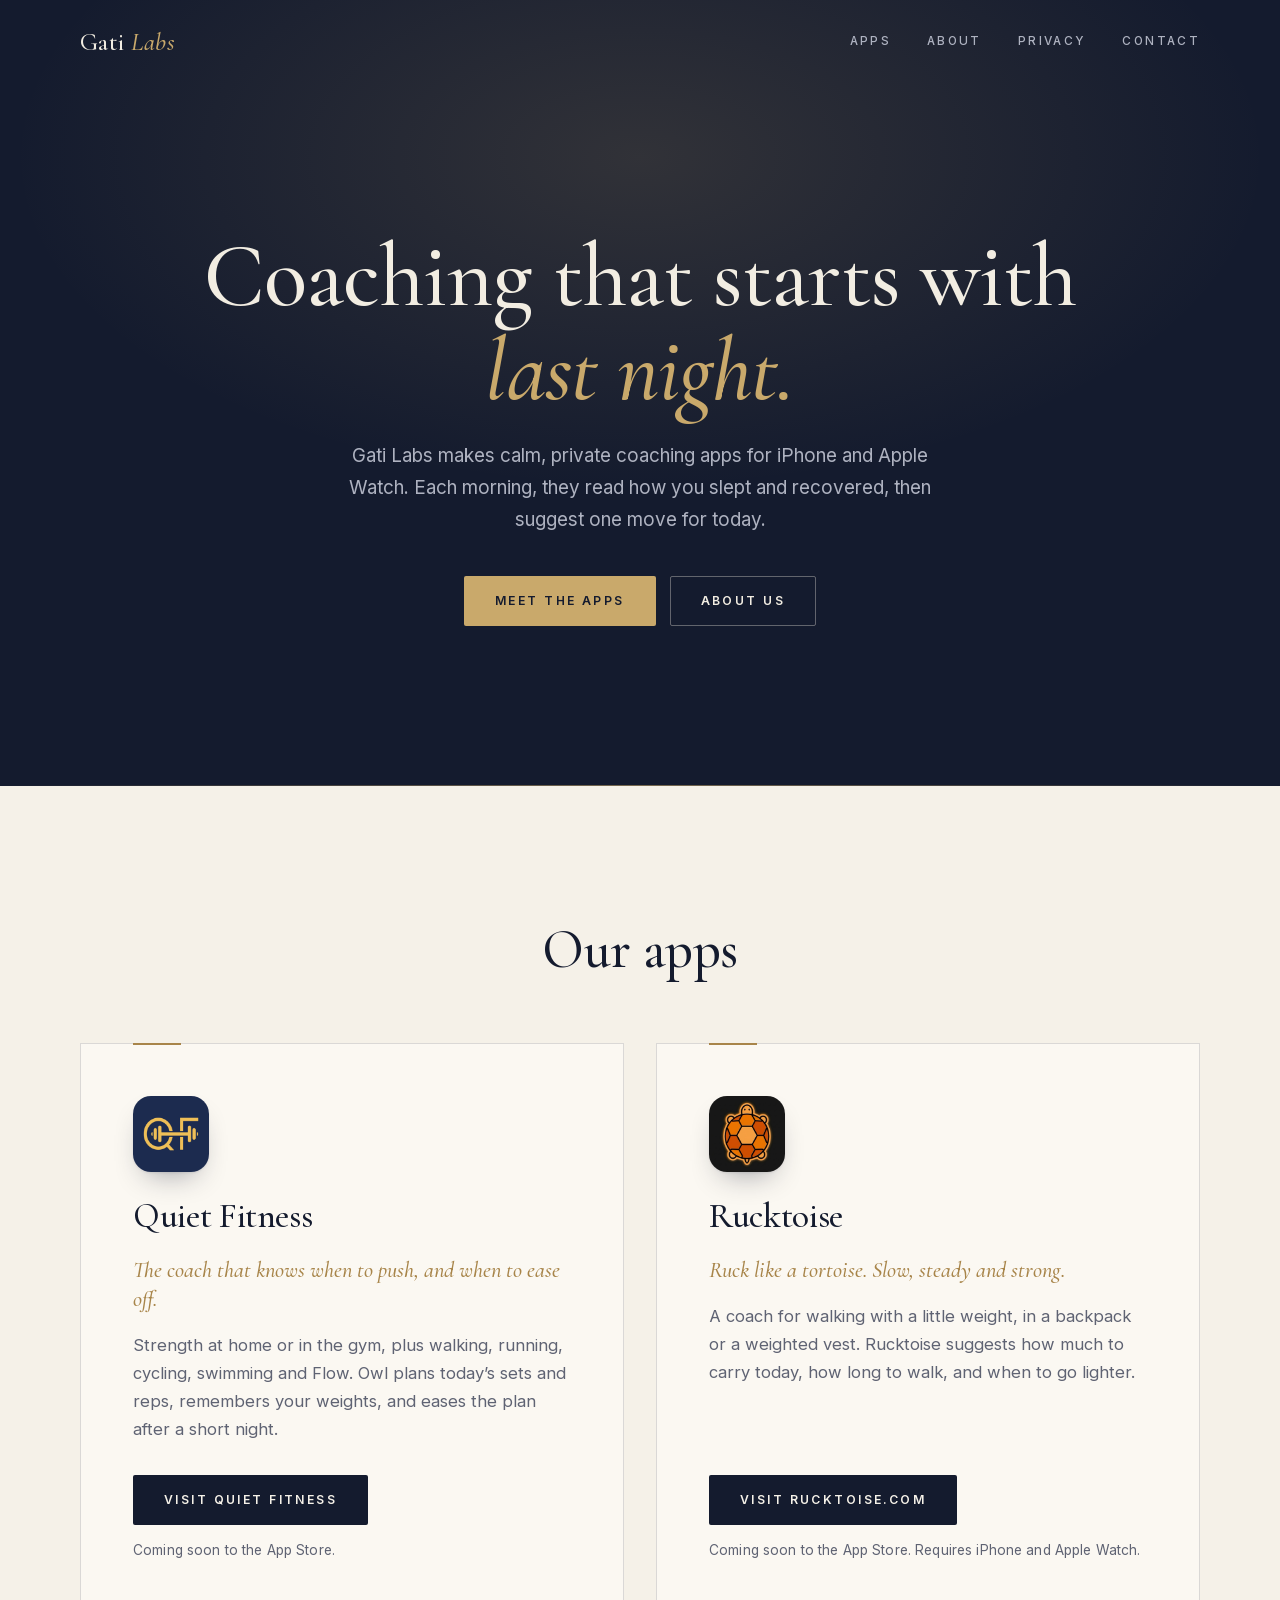
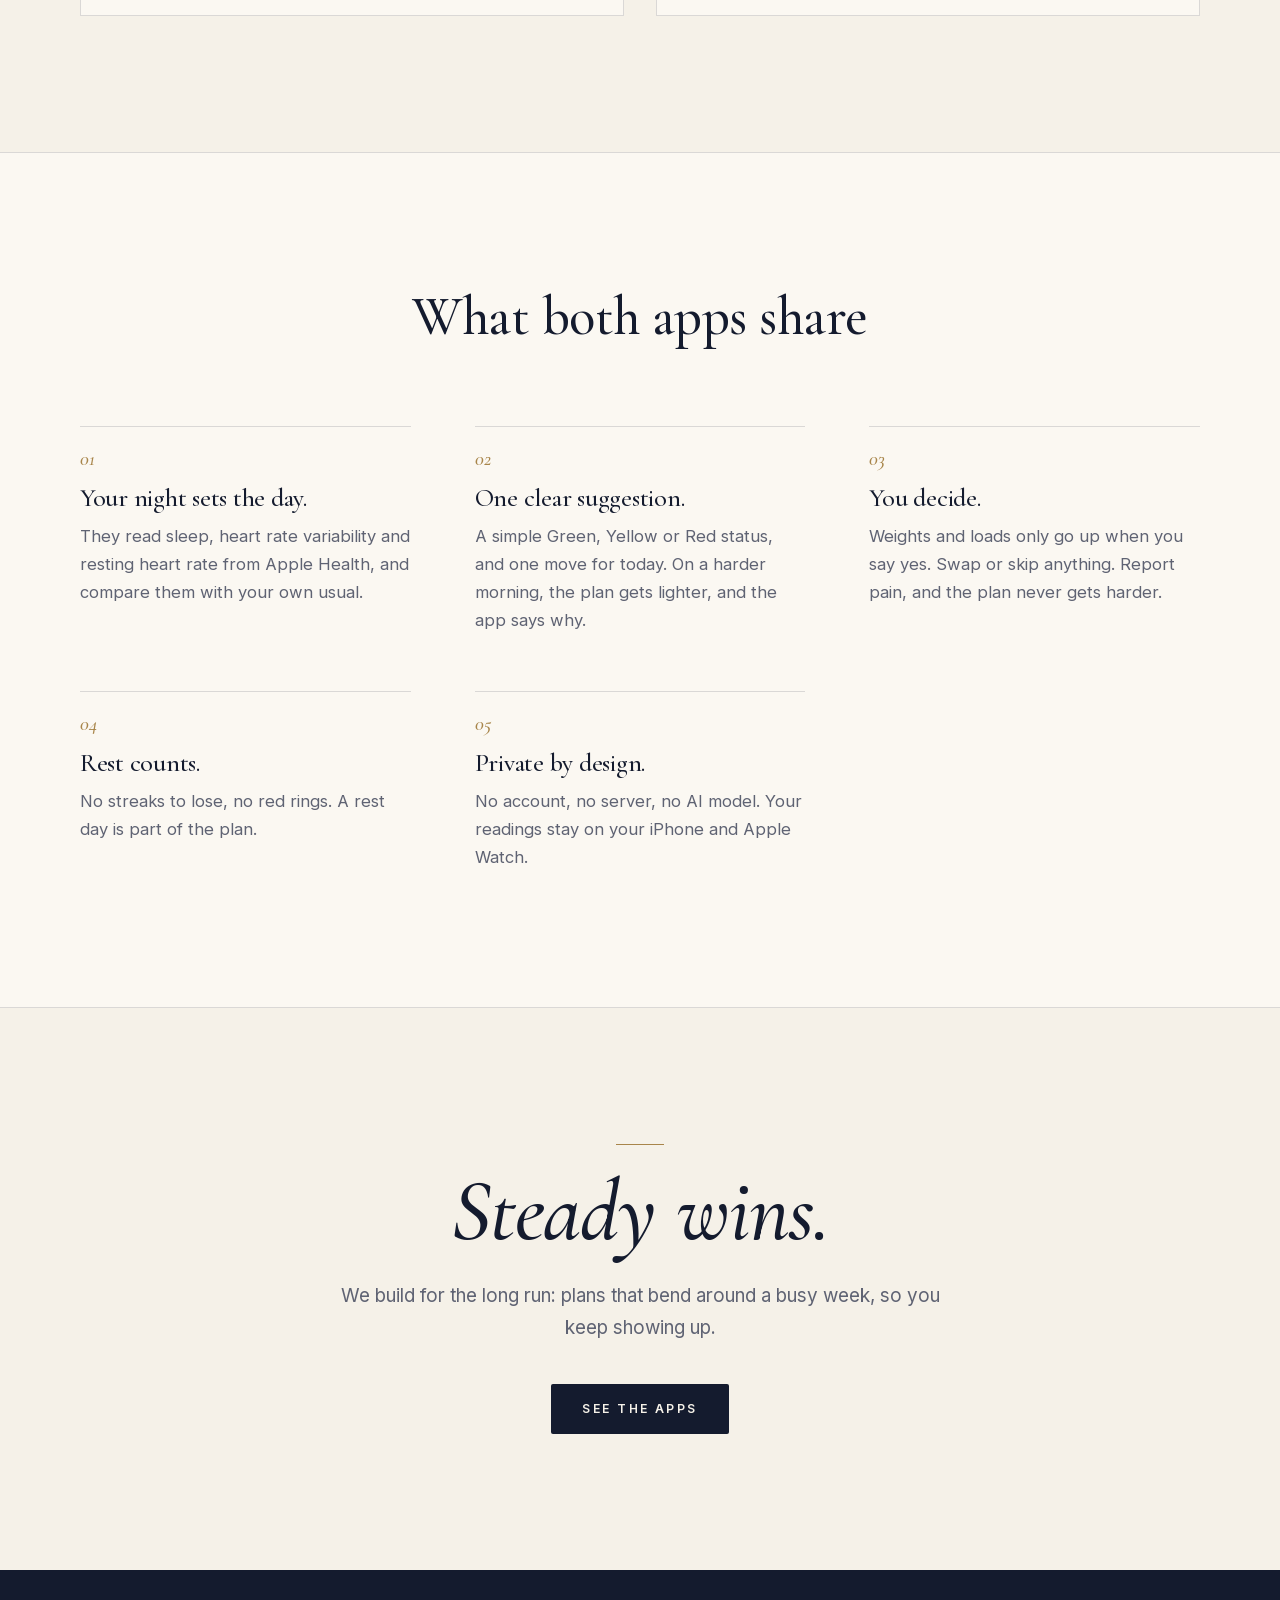
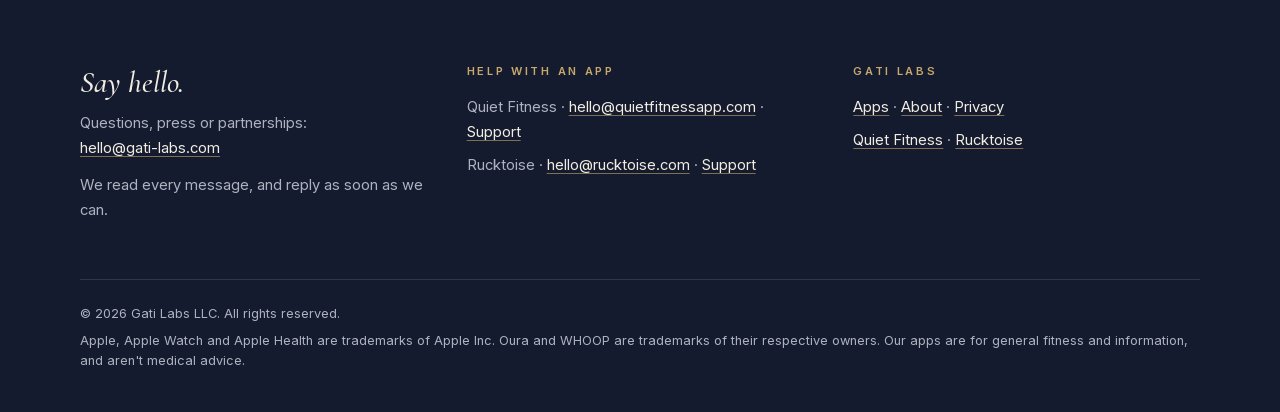
==== commit 2e69e37e: "Replace OwlyGo with Quiet Fitness The app is now Quiet Fitness at quietfitnessapp.com, with the QF d" ====
--- a/index.html
+++ b/index.html
@@ -4,9 +4,9 @@
 <meta charset="utf-8">
 <meta name="viewport" content="width=device-width, initial-scale=1">
 <title>Gati Labs: calm coaching apps for iPhone and Apple Watch</title>
-<meta name="description" content="Gati Labs makes OwlyGo and Rucktoise, private coaching apps that read last night's recovery and suggest one move for today.">
+<meta name="description" content="Gati Labs makes Quiet Fitness and Rucktoise, private coaching apps that read last night's recovery and suggest one move for today.">
 <meta property="og:title" content="Gati Labs: calm coaching apps for iPhone and Apple Watch">
-<meta property="og:description" content="Gati Labs makes OwlyGo and Rucktoise, private coaching apps that read last night's recovery and suggest one move for today.">
+<meta property="og:description" content="Gati Labs makes Quiet Fitness and Rucktoise, private coaching apps that read last night's recovery and suggest one move for today.">
 <meta name="theme-color" content="#141B2E">
 <link rel="icon" href="assets/favicon.svg" type="image/svg+xml">
 <link rel="preload" href="assets/fonts/CormorantGaramond.woff2" as="font" type="font/woff2" crossorigin>
@@ -33,11 +33,11 @@
     <div class="center stack"><h2>Our apps</h2></div>
     <div class="apps">
 <article class="app">
-  <img src="assets/owlygo.png" alt="OwlyGo app icon" width="76" height="76">
-  <h3>OwlyGo</h3>
+  <img src="assets/quiet-fitness.png" alt="Quiet Fitness app icon" width="76" height="76">
+  <h3>Quiet Fitness</h3>
   <p class="tag">The coach that knows when to push, and when to ease off.</p>
-  <p>Strength at home or in the gym, plus walking, running, cycling, swimming and Flow. Owly works out today’s weights and reps, and eases the plan after a short night.</p>
-  <div class="more"><a class="btn ink" href="https://owlygo.app">Visit owlygo.app</a><span class="note">Coming soon to the App Store.</span></div>
+  <p>Strength at home or in the gym, plus walking, running, cycling, swimming and Flow. Owl plans today’s sets and reps, remembers your weights, and eases the plan after a short night.</p>
+  <div class="more"><a class="btn ink" href="https://quietfitnessapp.com">Visit Quiet Fitness</a><span class="note">Coming soon to the App Store.</span></div>
 </article>
 <article class="app">
   <img src="assets/rucktoise.png" alt="Rucktoise app icon" width="76" height="76">
@@ -81,7 +81,7 @@
       <div>
         <h3>Help with an app</h3>
         <ul>
-          <li>OwlyGo · <a href="mailto:hello@owlygo.app">hello@owlygo.app</a> · <a href="https://owlygo.app/support.html">Support</a></li>
+          <li>Quiet Fitness · <a href="mailto:hello@quietfitnessapp.com">hello@quietfitnessapp.com</a> · <a href="https://quietfitnessapp.com/support.html">Support</a></li>
           <li>Rucktoise · <a href="mailto:hello@rucktoise.com">hello@rucktoise.com</a> · <a href="https://rucktoise.com/support.html">Support</a></li>
         </ul>
       </div>
@@ -89,7 +89,7 @@
         <h3>Gati Labs</h3>
         <ul>
           <li><a href="apps.html">Apps</a> · <a href="about.html">About</a> · <a href="privacy.html">Privacy</a></li>
-          <li><a href="https://owlygo.app">OwlyGo</a> · <a href="https://rucktoise.com">Rucktoise</a></li>
+          <li><a href="https://quietfitnessapp.com">Quiet Fitness</a> · <a href="https://rucktoise.com">Rucktoise</a></li>
         </ul>
       </div>
     </div>
